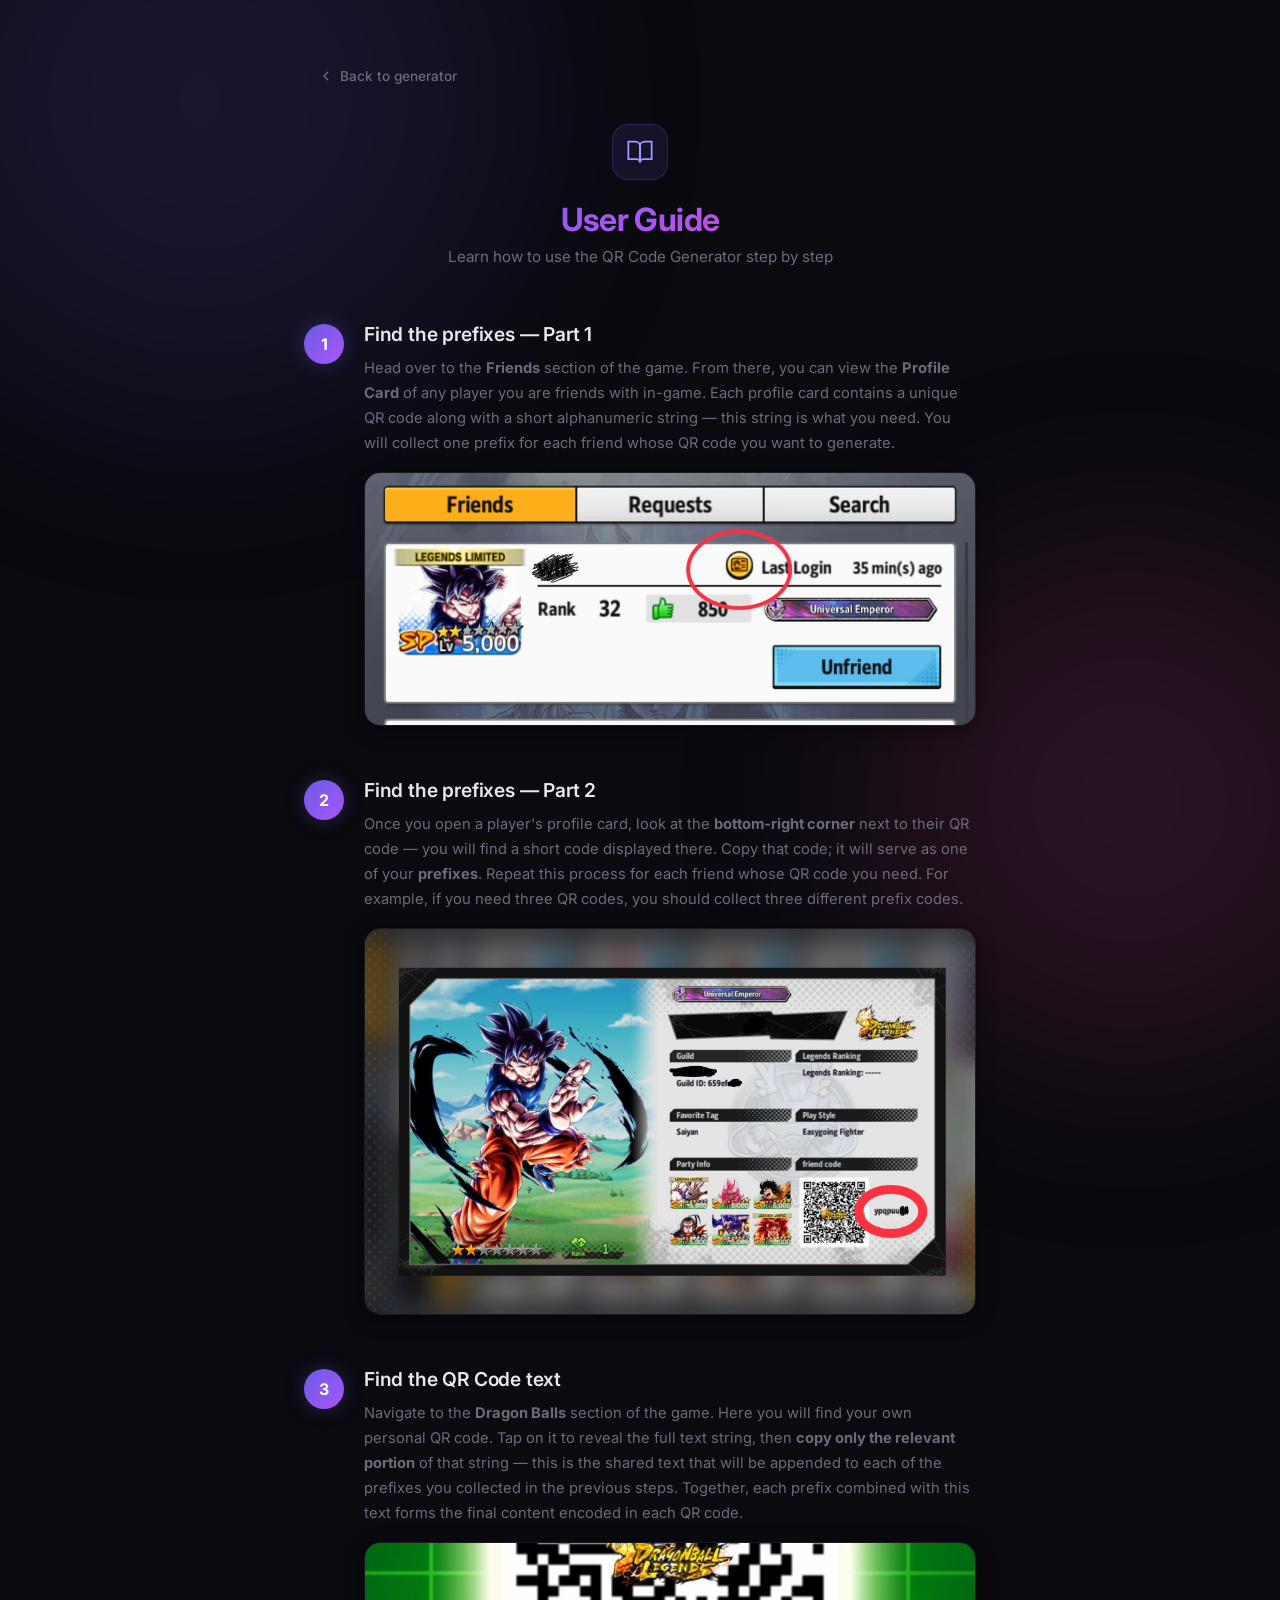
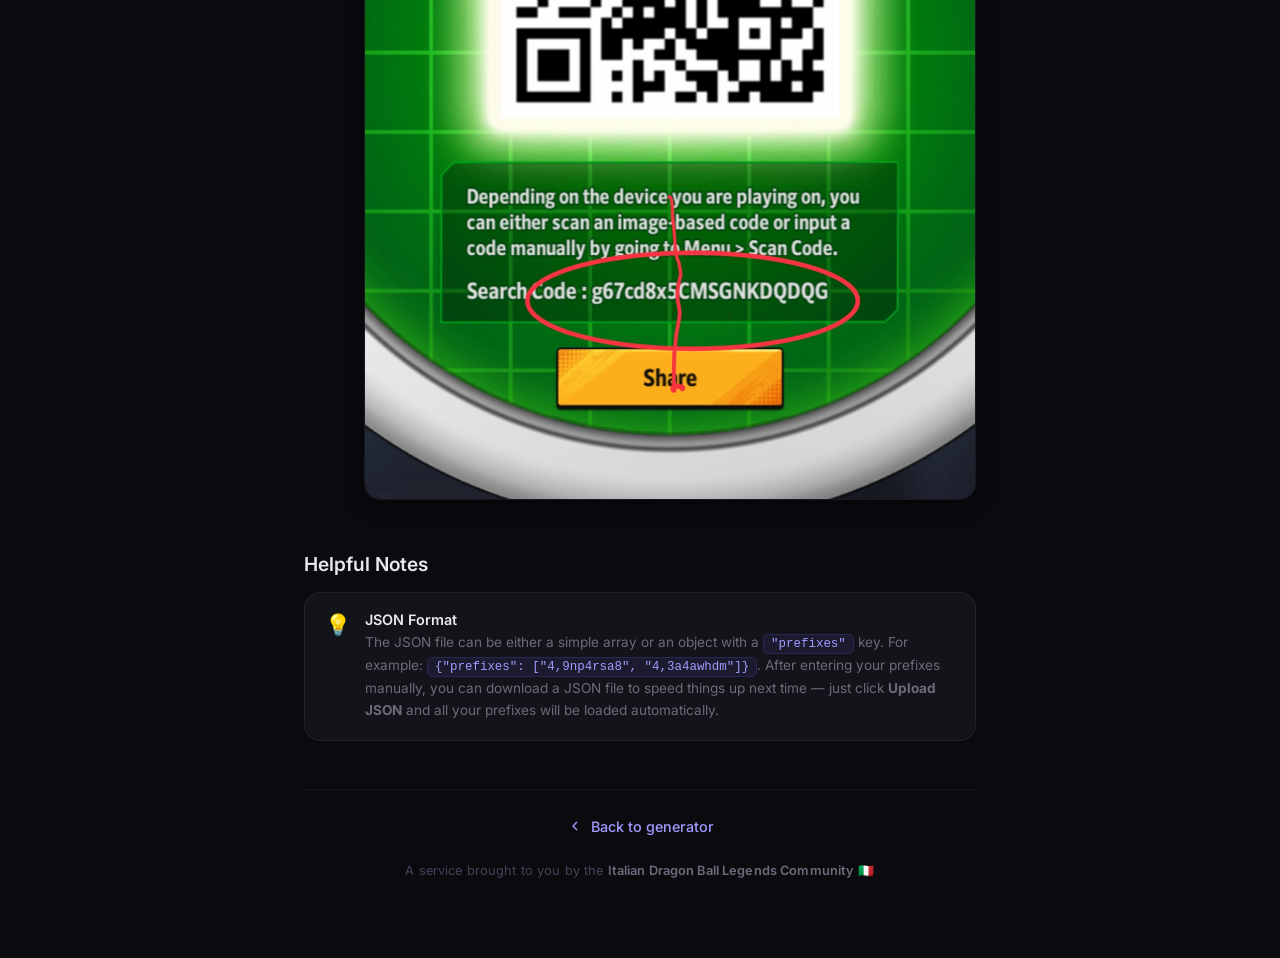
==== guida.html @ 428126d2 "Add files via upload" ====
<!DOCTYPE html>
<html lang="en">

<head>
    <meta charset="UTF-8">
    <meta name="viewport" content="width=device-width, initial-scale=1.0">
    <title>Guide — QR Generator</title>
    <meta name="description" content="Complete guide on how to use the QR Code Generator step by step">
    <link rel="preconnect" href="https://fonts.googleapis.com">
    <link rel="preconnect" href="https://fonts.gstatic.com" crossorigin>
    <link href="https://fonts.googleapis.com/css2?family=Inter:wght@300;400;500;600;700&display=swap" rel="stylesheet">
    <link rel="stylesheet" href="style.css">
    <link rel="stylesheet" href="guida.css">
</head>

<body>
    <div class="bg-glow bg-glow-1"></div>
    <div class="bg-glow bg-glow-2"></div>

    <main class="container guide-container">
        <!-- ── Breadcrumb ────────────────────────────── -->
        <nav class="breadcrumb">
            <a href="index.html" class="breadcrumb-link">
                <svg viewBox="0 0 24 24" fill="none" stroke="currentColor" stroke-width="2">
                    <path d="M15 18l-6-6 6-6" />
                </svg>
                Back to generator
            </a>
        </nav>

        <!-- ── Header ────────────────────────────────── -->
        <header class="guide-header">
            <div class="guide-icon">
                <svg viewBox="0 0 24 24" fill="none" stroke="currentColor" stroke-width="1.5">
                    <path d="M2 3h6a4 4 0 0 1 4 4v14a3 3 0 0 0-3-3H2z" />
                    <path d="M22 3h-6a4 4 0 0 0-4 4v14a3 3 0 0 1 3-3h7z" />
                </svg>
            </div>
            <h1>User Guide</h1>
            <p class="guide-subtitle">Learn how to use the QR Code Generator step by step</p>
        </header>

        <!-- ══════════════════════════════════════════ -->
        <!-- ── STEP 1 ────────────────────────────────── -->
        <!-- ══════════════════════════════════════════ -->
        <section class="guide-step">
            <div class="step-number">1</div>
            <div class="step-content">
                <h2>Find the prefixes — Part 1</h2>
                <p>
                    Head over to the <strong>Friends</strong> section of the game. From there, you can view
                    the <strong>Profile Card</strong> of any player you are friends with in-game.
                    Each profile card contains a unique QR code along with a short alphanumeric string — this
                    string is what you need. You will collect one prefix for each friend whose QR code you
                    want to generate.
                </p>
                <img src="img/img1.jpg" alt="Friends section showing profile cards">
            </div>
        </section>

        <!-- ── STEP 2 ────────────────────────────────── -->
        <section class="guide-step">
            <div class="step-number">2</div>
            <div class="step-content">
                <h2>Find the prefixes — Part 2</h2>
                <p>
                    Once you open a player's profile card, look at the <strong>bottom-right corner</strong>
                    next to their QR code — you will find a short code displayed there. Copy that code;
                    it will serve as one of your <strong>prefixes</strong>.
                    Repeat this process for each friend whose QR code you need. For example, if you need
                    three QR codes, you should collect three different prefix codes.
                </p>
                <img src="img/img2.jpg" alt="Profile card with prefix code highlighted">
            </div>
        </section>

        <!-- ── STEP 3 ────────────────────────────────── -->
        <section class="guide-step">
            <div class="step-number">3</div>
            <div class="step-content">
                <h2>Find the QR Code text</h2>
                <p>
                    Navigate to the <strong>Dragon Balls</strong> section of the game. Here you will find
                    your own personal QR code. Tap on it to reveal the full text string, then
                    <strong>copy only the relevant portion</strong> of that string — this is the shared
                    text that will be appended to each of the prefixes you collected in the previous steps.
                    Together, each prefix combined with this text forms the final content encoded in each QR code.
                </p>
                <img src="img/img3.jpg" alt="Dragon Balls section with QR code text">
            </div>
        </section>

        <!-- ── Helpful Notes ─────────────────────────── -->
        <section class="guide-notes">
            <h2>Helpful Notes</h2>
            <div class="note-card">
                <div class="note-icon">💡</div>
                <div>
                    <h3>JSON Format</h3>
                    <p>
                        The JSON file can be either a simple array or an object with a <code>"prefixes"</code> key.
                        For example: <code>{"prefixes": ["4,9np4rsa8", "4,3a4awhdm"]}</code>.
                        After entering your prefixes manually, you can download a JSON file to speed things up
                        next time — just click <strong>Upload JSON</strong> and all your prefixes will be loaded
                        automatically.
                    </p>
                </div>
            </div>
        </section>

        <!-- ── Footer ────────────────────────────────── -->
        <footer class="guide-footer">
            <a href="index.html" class="back-to-generator">
                <svg viewBox="0 0 24 24" fill="none" stroke="currentColor" stroke-width="2">
                    <path d="M15 18l-6-6 6-6" />
                </svg>
                Back to generator
            </a>
            <p class="community-credit">A service brought to you by the <strong>Italian Dragon Ball Legends Community</strong> 🇮🇹</p>
        </footer>
    </main>
</body>

</html>
---- style.css ----
/* ── Reset & Base ──────────────────────────────────── */
*, *::before, *::after {
    margin: 0;
    padding: 0;
    box-sizing: border-box;
}

:root {
    --bg: #0a0a0f;
    --surface: #13131a;
    --surface-hover: #1a1a24;
    --border: rgba(255, 255, 255, 0.06);
    --border-hover: rgba(255, 255, 255, 0.12);
    --text: #e8e8ed;
    --text-muted: #6b6b7b;
    --text-dim: #44445a;
    --accent: #6c5ce7;
    --accent-light: #a29bfe;
    --accent-glow: rgba(108, 92, 231, 0.3);
    --gradient-1: #6c5ce7;
    --gradient-2: #a855f7;
    --gradient-3: #ec4899;
    --radius-sm: 8px;
    --radius-md: 12px;
    --radius-lg: 16px;
    --radius-xl: 20px;
    --shadow-sm: 0 1px 3px rgba(0, 0, 0, 0.3);
    --shadow-md: 0 4px 20px rgba(0, 0, 0, 0.4);
    --shadow-lg: 0 8px 40px rgba(0, 0, 0, 0.5);
    --transition: 0.25s cubic-bezier(0.4, 0, 0.2, 1);
}

html {
    font-size: 16px;
    -webkit-font-smoothing: antialiased;
    -moz-osx-font-smoothing: grayscale;
}

body {
    font-family: 'Inter', -apple-system, BlinkMacSystemFont, sans-serif;
    background-color: var(--bg);
    color: var(--text);
    min-height: 100vh;
    overflow-x: hidden;
    position: relative;
}

/* ── Background Glows ─────────────────────────────── */
.bg-glow {
    position: fixed;
    border-radius: 50%;
    filter: blur(120px);
    opacity: 0.15;
    pointer-events: none;
    z-index: 0;
}

.bg-glow-1 {
    width: 600px;
    height: 600px;
    background: var(--gradient-1);
    top: -200px;
    left: -100px;
    animation: float-1 18s ease-in-out infinite;
}

.bg-glow-2 {
    width: 500px;
    height: 500px;
    background: var(--gradient-3);
    bottom: -150px;
    right: -100px;
    animation: float-2 22s ease-in-out infinite;
}

@keyframes float-1 {
    0%, 100% { transform: translate(0, 0); }
    33% { transform: translate(60px, 40px); }
    66% { transform: translate(-30px, 70px); }
}

@keyframes float-2 {
    0%, 100% { transform: translate(0, 0); }
    33% { transform: translate(-50px, -30px); }
    66% { transform: translate(40px, -60px); }
}

/* ── Container ────────────────────────────────────── */
.container {
    position: relative;
    z-index: 1;
    max-width: 900px;
    margin: 0 auto;
    padding: 60px 24px 80px;
}

/* ── Header ───────────────────────────────────────── */
.header {
    text-align: center;
    margin-bottom: 48px;
    animation: fadeUp 0.6s ease-out;
}

.logo {
    display: flex;
    align-items: center;
    justify-content: center;
    gap: 14px;
    margin-bottom: 12px;
}

.logo-icon {
    width: 36px;
    height: 36px;
    color: var(--accent-light);
    filter: drop-shadow(0 0 8px var(--accent-glow));
}

.header h1 {
    font-size: 2rem;
    font-weight: 700;
    background: linear-gradient(135deg, var(--gradient-1), var(--gradient-2), var(--gradient-3));
    -webkit-background-clip: text;
    -webkit-text-fill-color: transparent;
    background-clip: text;
    letter-spacing: -0.02em;
}

.subtitle {
    color: var(--text-muted);
    font-size: 0.95rem;
    font-weight: 400;
    letter-spacing: 0.01em;
}

.guide-link {
    display: inline-flex;
    align-items: center;
    gap: 7px;
    margin-top: 14px;
    padding: 8px 18px;
    color: var(--accent-light);
    text-decoration: none;
    font-size: 0.85rem;
    font-weight: 500;
    border: 1px solid rgba(108, 92, 231, 0.25);
    border-radius: 20px;
    background: rgba(108, 92, 231, 0.08);
    transition: all var(--transition);
}

.guide-link:hover {
    background: rgba(108, 92, 231, 0.18);
    border-color: rgba(108, 92, 231, 0.4);
    transform: translateY(-1px);
}

.guide-link svg {
    width: 15px;
    height: 15px;
}

/* ── Prefix Section ──────────────────────────────── */
.prefix-section {
    margin-bottom: 32px;
    animation: fadeUp 0.6s ease-out 0.08s both;
}

.prefix-header {
    display: flex;
    align-items: center;
    justify-content: space-between;
    margin-bottom: 12px;
    flex-wrap: wrap;
    gap: 10px;
}

.prefix-title-row {
    display: flex;
    align-items: center;
    gap: 10px;
}

.prefix-badge {
    display: inline-block;
    padding: 3px 10px;
    font-size: 0.7rem;
    font-weight: 600;
    border-radius: 20px;
    background: var(--surface);
    color: var(--text-dim);
    border: 1px solid var(--border);
    transition: all var(--transition);
}

.prefix-badge.active {
    background: rgba(108, 92, 231, 0.15);
    color: var(--accent-light);
    border-color: rgba(108, 92, 231, 0.3);
}

.prefix-actions {
    display: flex;
    gap: 8px;
}

.icon-btn {
    display: flex;
    align-items: center;
    gap: 6px;
    padding: 8px 14px;
    background: var(--surface);
    border: 1px solid var(--border);
    border-radius: var(--radius-md);
    color: var(--text-muted);
    font-family: inherit;
    font-size: 0.78rem;
    font-weight: 500;
    cursor: pointer;
    transition: all var(--transition);
}

.icon-btn:hover {
    background: var(--surface-hover);
    border-color: var(--border-hover);
    color: var(--text);
}

.icon-btn:disabled {
    opacity: 0.35;
    cursor: not-allowed;
}

.icon-btn:disabled:hover {
    background: var(--surface);
    border-color: var(--border);
    color: var(--text-muted);
}

.icon-btn svg {
    width: 15px;
    height: 15px;
    flex-shrink: 0;
}

.prefix-input-area {
    background: var(--surface);
    border: 1px solid var(--border);
    border-radius: var(--radius-lg);
    padding: 14px;
    transition: border-color var(--transition), box-shadow var(--transition);
}

.prefix-input-area:focus-within {
    border-color: var(--accent);
    box-shadow: 0 0 0 3px var(--accent-glow);
}

.prefix-list {
    display: flex;
    flex-wrap: wrap;
    gap: 8px;
    min-height: 0;
}

.prefix-list:not(:empty) {
    margin-bottom: 12px;
}

.prefix-chip {
    display: flex;
    align-items: center;
    gap: 6px;
    padding: 6px 8px 6px 12px;
    background: rgba(108, 92, 231, 0.12);
    border: 1px solid rgba(108, 92, 231, 0.25);
    border-radius: 20px;
    font-size: 0.82rem;
    color: var(--accent-light);
    animation: popIn 0.2s ease-out;
}

.prefix-chip-text {
    font-family: 'SF Mono', 'Fira Code', 'Courier New', monospace;
    font-size: 0.78rem;
    letter-spacing: 0.02em;
}

.prefix-chip-remove {
    display: flex;
    align-items: center;
    justify-content: center;
    width: 20px;
    height: 20px;
    background: transparent;
    border: none;
    border-radius: 50%;
    color: var(--accent-light);
    cursor: pointer;
    padding: 0;
    transition: all var(--transition);
}

.prefix-chip-remove:hover {
    background: rgba(236, 72, 153, 0.25);
    color: #ec4899;
}

.prefix-chip-remove svg {
    width: 12px;
    height: 12px;
}

.add-prefix-row {
    display: flex;
    gap: 0;
    border-top: 1px solid var(--border);
    padding-top: 10px;
}

.add-prefix-row input {
    flex: 1;
    background: transparent;
    border: none;
    outline: none;
    padding: 8px 4px;
    font-size: 0.9rem;
    font-family: inherit;
    color: var(--text);
    min-width: 0;
}

.add-prefix-row input::placeholder {
    color: var(--text-dim);
}

#add-prefix-btn {
    display: flex;
    align-items: center;
    justify-content: center;
    width: 34px;
    height: 34px;
    background: rgba(108, 92, 231, 0.15);
    border: 1px solid rgba(108, 92, 231, 0.3);
    border-radius: var(--radius-sm);
    color: var(--accent-light);
    cursor: pointer;
    transition: all var(--transition);
    flex-shrink: 0;
}

#add-prefix-btn:hover {
    background: rgba(108, 92, 231, 0.3);
}

#add-prefix-btn svg {
    width: 16px;
    height: 16px;
}

.empty-state {
    grid-column: 1 / -1;
    text-align: center;
    color: var(--text-dim);
    font-size: 0.9rem;
    padding: 40px 20px;
}

/* ── Input Section ────────────────────────────────── */
.input-section {
    margin-bottom: 48px;
    animation: fadeUp 0.6s ease-out 0.1s both;
}

.input-label {
    display: block;
    font-size: 0.8rem;
    font-weight: 500;
    color: var(--text-muted);
    text-transform: uppercase;
    letter-spacing: 0.08em;
    margin-bottom: 10px;
}

.input-wrapper {
    display: flex;
    gap: 0;
    background: var(--surface);
    border: 1px solid var(--border);
    border-radius: var(--radius-lg);
    overflow: hidden;
    transition: border-color var(--transition), box-shadow var(--transition);
}

.input-wrapper:focus-within {
    border-color: var(--accent);
    box-shadow: 0 0 0 3px var(--accent-glow), var(--shadow-md);
}

.input-wrapper input {
    flex: 1;
    background: transparent;
    border: none;
    outline: none;
    padding: 16px 20px;
    font-size: 1rem;
    font-family: inherit;
    color: var(--text);
    min-width: 0;
}

.input-wrapper input::placeholder {
    color: var(--text-dim);
}

#generate-btn {
    display: flex;
    align-items: center;
    gap: 8px;
    padding: 16px 28px;
    background: linear-gradient(135deg, var(--gradient-1), var(--gradient-2));
    color: white;
    border: none;
    font-family: inherit;
    font-size: 0.9rem;
    font-weight: 600;
    cursor: pointer;
    transition: opacity var(--transition), transform var(--transition);
    white-space: nowrap;
}

#generate-btn:hover {
    opacity: 0.9;
    transform: scale(1.02);
}

#generate-btn:active {
    transform: scale(0.98);
}

.btn-icon {
    width: 18px;
    height: 18px;
}

/* ── QR Section ───────────────────────────────────── */
.qr-section {
    animation: fadeUp 0.6s ease-out 0.2s both;
}

.qr-grid {
    display: grid;
    grid-template-columns: repeat(3, 1fr);
    gap: 20px;
    margin-bottom: 32px;
}

.qr-card {
    background: var(--surface);
    border: 1px solid var(--border);
    border-radius: var(--radius-xl);
    padding: 24px;
    text-align: center;
    transition: border-color var(--transition), transform var(--transition), box-shadow var(--transition);
}

.qr-card:hover {
    border-color: var(--border-hover);
    transform: translateY(-2px);
    box-shadow: var(--shadow-md);
}

.qr-card.active {
    border-color: rgba(108, 92, 231, 0.3);
    box-shadow: 0 0 30px rgba(108, 92, 231, 0.08);
}

.qr-card-inner {
    aspect-ratio: 1;
    display: flex;
    align-items: center;
    justify-content: center;
    margin-bottom: 14px;
    position: relative;
    overflow: hidden;
    border-radius: var(--radius-md);
}

.qr-placeholder {
    display: flex;
    flex-direction: column;
    align-items: center;
    gap: 10px;
    color: var(--text-dim);
}

.qr-placeholder svg {
    width: 40px;
    height: 40px;
    opacity: 0.5;
}

.qr-placeholder span {
    font-size: 0.8rem;
    font-weight: 500;
}

/* ── QR Wrapper (generated by QRCode.js) ──────────── */
.qr-wrapper {
    width: 100%;
    height: 100%;
    display: flex;
    align-items: center;
    justify-content: center;
    background: #000000;
    border-radius: var(--radius-sm);
    overflow: hidden;
    filter: invert(1);
}

.qr-wrapper img {
    width: 100% !important;
    height: 100% !important;
    image-rendering: pixelated;
    display: block !important;
}

.qr-wrapper canvas {
    display: none !important;
}

.qr-label {
    font-size: 0.72rem;
    color: var(--text-dim);
    font-family: 'SF Mono', 'Fira Code', monospace;
    letter-spacing: 0.02em;
    white-space: nowrap;
    overflow: hidden;
    text-overflow: ellipsis;
    max-width: 100%;
}

/* ── Actions ──────────────────────────────────────── */
.actions {
    display: flex;
    justify-content: center;
}

.actions.hidden {
    display: none;
}

.action-btn {
    display: flex;
    align-items: center;
    gap: 10px;
    padding: 14px 28px;
    background: var(--surface);
    border: 1px solid var(--border);
    border-radius: var(--radius-lg);
    color: var(--text);
    font-family: inherit;
    font-size: 0.9rem;
    font-weight: 500;
    cursor: pointer;
    transition: all var(--transition);
}

.action-btn:hover {
    background: var(--surface-hover);
    border-color: var(--border-hover);
    transform: translateY(-1px);
    box-shadow: var(--shadow-sm);
}

.action-btn:active {
    transform: translateY(0);
}

.action-btn svg {
    width: 18px;
    height: 18px;
}

/* ── Animations ───────────────────────────────────── */
@keyframes fadeUp {
    from {
        opacity: 0;
        transform: translateY(16px);
    }
    to {
        opacity: 1;
        transform: translateY(0);
    }
}

@keyframes popIn {
    from {
        opacity: 0;
        transform: scale(0.8);
    }
    to {
        opacity: 1;
        transform: scale(1);
    }
}

.qr-wrapper.pop-in {
    animation: popIn 0.35s cubic-bezier(0.34, 1.56, 0.64, 1) forwards;
}

/* ── Responsive ───────────────────────────────────── */
@media (max-width: 680px) {
    .container {
        padding: 40px 16px 60px;
    }

    .header h1 {
        font-size: 1.6rem;
    }

    .qr-grid {
        grid-template-columns: 1fr;
        max-width: 320px;
        margin-left: auto;
        margin-right: auto;
        gap: 16px;
    }

    .input-wrapper {
        flex-direction: column;
        border-radius: var(--radius-md);
    }

    #generate-btn {
        justify-content: center;
        border-radius: 0;
    }
}

@media (max-width: 480px) {
    .header h1 {
        font-size: 1.35rem;
    }
    .logo-icon {
        width: 28px;
        height: 28px;
    }
}

/* ── Site Footer ─────────────────────────────────── */
.site-footer {
    margin-top: 56px;
    padding-top: 24px;
    border-top: 1px solid var(--border);
    text-align: center;
    animation: fadeUp 0.6s ease-out 0.3s both;
}

.site-footer p,
.community-credit {
    color: var(--text-dim);
    font-size: 0.8rem;
    letter-spacing: 0.01em;
}

.site-footer strong,
.community-credit strong {
    color: var(--text-muted);
    font-weight: 600;
}
---- guida.css ----
/* ── Guide Page Styles ────────────────────────────── */

.guide-container {
    max-width: 720px;
}

/* ── Breadcrumb ──────────────────────────────────── */
.breadcrumb {
    margin-bottom: 32px;
    animation: fadeUp 0.4s ease-out;
}

.breadcrumb-link {
    display: inline-flex;
    align-items: center;
    gap: 6px;
    color: var(--text-muted);
    text-decoration: none;
    font-size: 0.85rem;
    font-weight: 500;
    padding: 8px 14px;
    border-radius: var(--radius-md);
    transition: all var(--transition);
}

.breadcrumb-link:hover {
    color: var(--accent-light);
    background: rgba(108, 92, 231, 0.08);
}

.breadcrumb-link svg {
    width: 16px;
    height: 16px;
}

/* ── Guide Header ────────────────────────────────── */
.guide-header {
    text-align: center;
    margin-bottom: 56px;
    animation: fadeUp 0.5s ease-out 0.05s both;
}

.guide-icon {
    display: inline-flex;
    align-items: center;
    justify-content: center;
    width: 56px;
    height: 56px;
    background: rgba(108, 92, 231, 0.12);
    border: 1px solid rgba(108, 92, 231, 0.25);
    border-radius: var(--radius-lg);
    color: var(--accent-light);
    margin-bottom: 20px;
}

.guide-icon svg {
    width: 28px;
    height: 28px;
}

.guide-header h1 {
    font-size: 2rem;
    font-weight: 700;
    background: linear-gradient(135deg, var(--gradient-1), var(--gradient-2), var(--gradient-3));
    -webkit-background-clip: text;
    -webkit-text-fill-color: transparent;
    background-clip: text;
    letter-spacing: -0.02em;
    margin-bottom: 8px;
}

.guide-subtitle {
    color: var(--text-muted);
    font-size: 0.95rem;
}

/* ── Guide Steps ─────────────────────────────────── */
.guide-step {
    display: flex;
    gap: 20px;
    margin-bottom: 48px;
    animation: fadeUp 0.5s ease-out both;
}

.guide-step:nth-child(3) { animation-delay: 0.1s; }
.guide-step:nth-child(4) { animation-delay: 0.15s; }
.guide-step:nth-child(5) { animation-delay: 0.2s; }
.guide-step:nth-child(6) { animation-delay: 0.25s; }
.guide-step:nth-child(7) { animation-delay: 0.3s; }

.step-number {
    flex-shrink: 0;
    width: 40px;
    height: 40px;
    display: flex;
    align-items: center;
    justify-content: center;
    background: linear-gradient(135deg, var(--gradient-1), var(--gradient-2));
    color: white;
    font-size: 1rem;
    font-weight: 700;
    border-radius: 50%;
    margin-top: 2px;
    box-shadow: 0 0 20px var(--accent-glow);
}

.step-content {
    flex: 1;
    min-width: 0;
}

.step-content h2 {
    font-size: 1.2rem;
    font-weight: 600;
    color: var(--text);
    margin-bottom: 10px;
    letter-spacing: -0.01em;
}

.step-content p {
    color: var(--text-muted);
    font-size: 0.92rem;
    line-height: 1.7;
    margin-bottom: 16px;
}

.step-content code {
    display: inline;
    padding: 2px 7px;
    background: rgba(108, 92, 231, 0.1);
    border: 1px solid rgba(108, 92, 231, 0.2);
    border-radius: 5px;
    font-family: 'SF Mono', 'Fira Code', 'Courier New', monospace;
    font-size: 0.82rem;
    color: var(--accent-light);
}

/* ── Image Placeholder ───────────────────────────── */
.step-image-placeholder {
    display: flex;
    flex-direction: column;
    align-items: center;
    justify-content: center;
    gap: 12px;
    padding: 48px 24px;
    background: var(--surface);
    border: 2px dashed var(--border);
    border-radius: var(--radius-lg);
    color: var(--text-dim);
    transition: border-color var(--transition);
}

.step-image-placeholder:hover {
    border-color: var(--border-hover);
}

.step-image-placeholder svg {
    width: 36px;
    height: 36px;
    opacity: 0.4;
}

.step-image-placeholder span {
    font-size: 0.8rem;
    font-weight: 500;
}

/* Quando l'utente inserisce un'immagine reale */
.step-image-placeholder img,
.step-content img {
    width: 100%;
    border-radius: var(--radius-lg);
    border: 1px solid var(--border);
    box-shadow: var(--shadow-md);
}

/* ── Notes Section ───────────────────────────────── */
.guide-notes {
    margin-top: 16px;
    margin-bottom: 48px;
    animation: fadeUp 0.5s ease-out 0.35s both;
}

.guide-notes h2 {
    font-size: 1.2rem;
    font-weight: 600;
    color: var(--text);
    margin-bottom: 16px;
}

.note-card {
    display: flex;
    gap: 14px;
    padding: 18px 20px;
    background: var(--surface);
    border: 1px solid var(--border);
    border-radius: var(--radius-lg);
    margin-bottom: 12px;
    transition: border-color var(--transition);
}

.note-card:hover {
    border-color: var(--border-hover);
}

.note-icon {
    font-size: 1.3rem;
    flex-shrink: 0;
    margin-top: 1px;
}

.note-card h3 {
    font-size: 0.9rem;
    font-weight: 600;
    color: var(--text);
    margin-bottom: 4px;
}

.note-card p {
    color: var(--text-muted);
    font-size: 0.85rem;
    line-height: 1.6;
}

.note-card code {
    display: inline;
    padding: 2px 7px;
    background: rgba(108, 92, 231, 0.1);
    border: 1px solid rgba(108, 92, 231, 0.2);
    border-radius: 5px;
    font-family: 'SF Mono', 'Fira Code', 'Courier New', monospace;
    font-size: 0.78rem;
    color: var(--accent-light);
}

/* ── Footer ──────────────────────────────────────── */
.guide-footer {
    text-align: center;
    padding-top: 16px;
    border-top: 1px solid var(--border);
    animation: fadeUp 0.5s ease-out 0.4s both;
}

.back-to-generator {
    display: inline-flex;
    align-items: center;
    gap: 8px;
    padding: 12px 24px;
    color: var(--accent-light);
    text-decoration: none;
    font-size: 0.9rem;
    font-weight: 500;
    border-radius: var(--radius-md);
    transition: all var(--transition);
}

.back-to-generator:hover {
    background: rgba(108, 92, 231, 0.1);
}

.back-to-generator svg {
    width: 16px;
    height: 16px;
}

.guide-footer .community-credit {
    margin-top: 16px;
}

/* ── Responsive ──────────────────────────────────── */
@media (max-width: 600px) {
    .guide-step {
        flex-direction: column;
        gap: 12px;
    }

    .step-number {
        width: 32px;
        height: 32px;
        font-size: 0.85rem;
    }

    .guide-header h1 {
        font-size: 1.5rem;
    }

    .step-image-placeholder {
        padding: 32px 16px;
    }
}
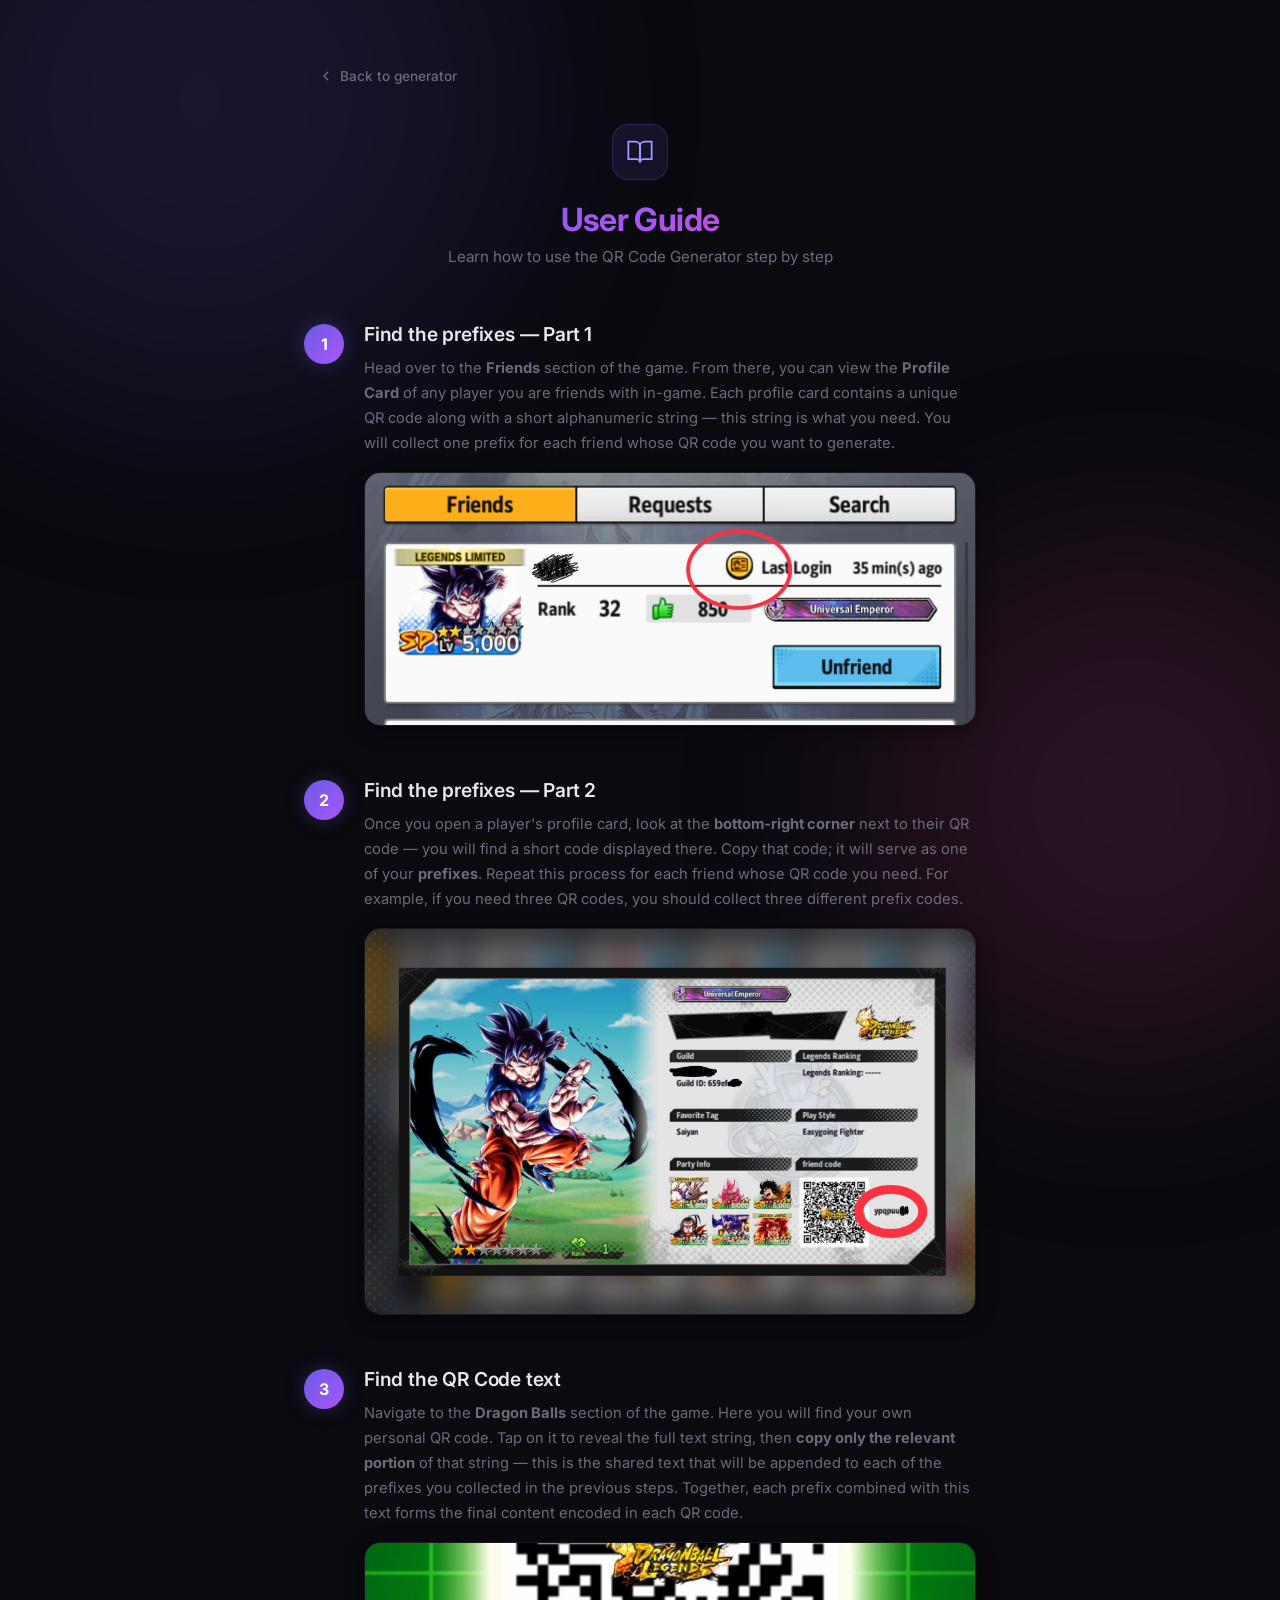
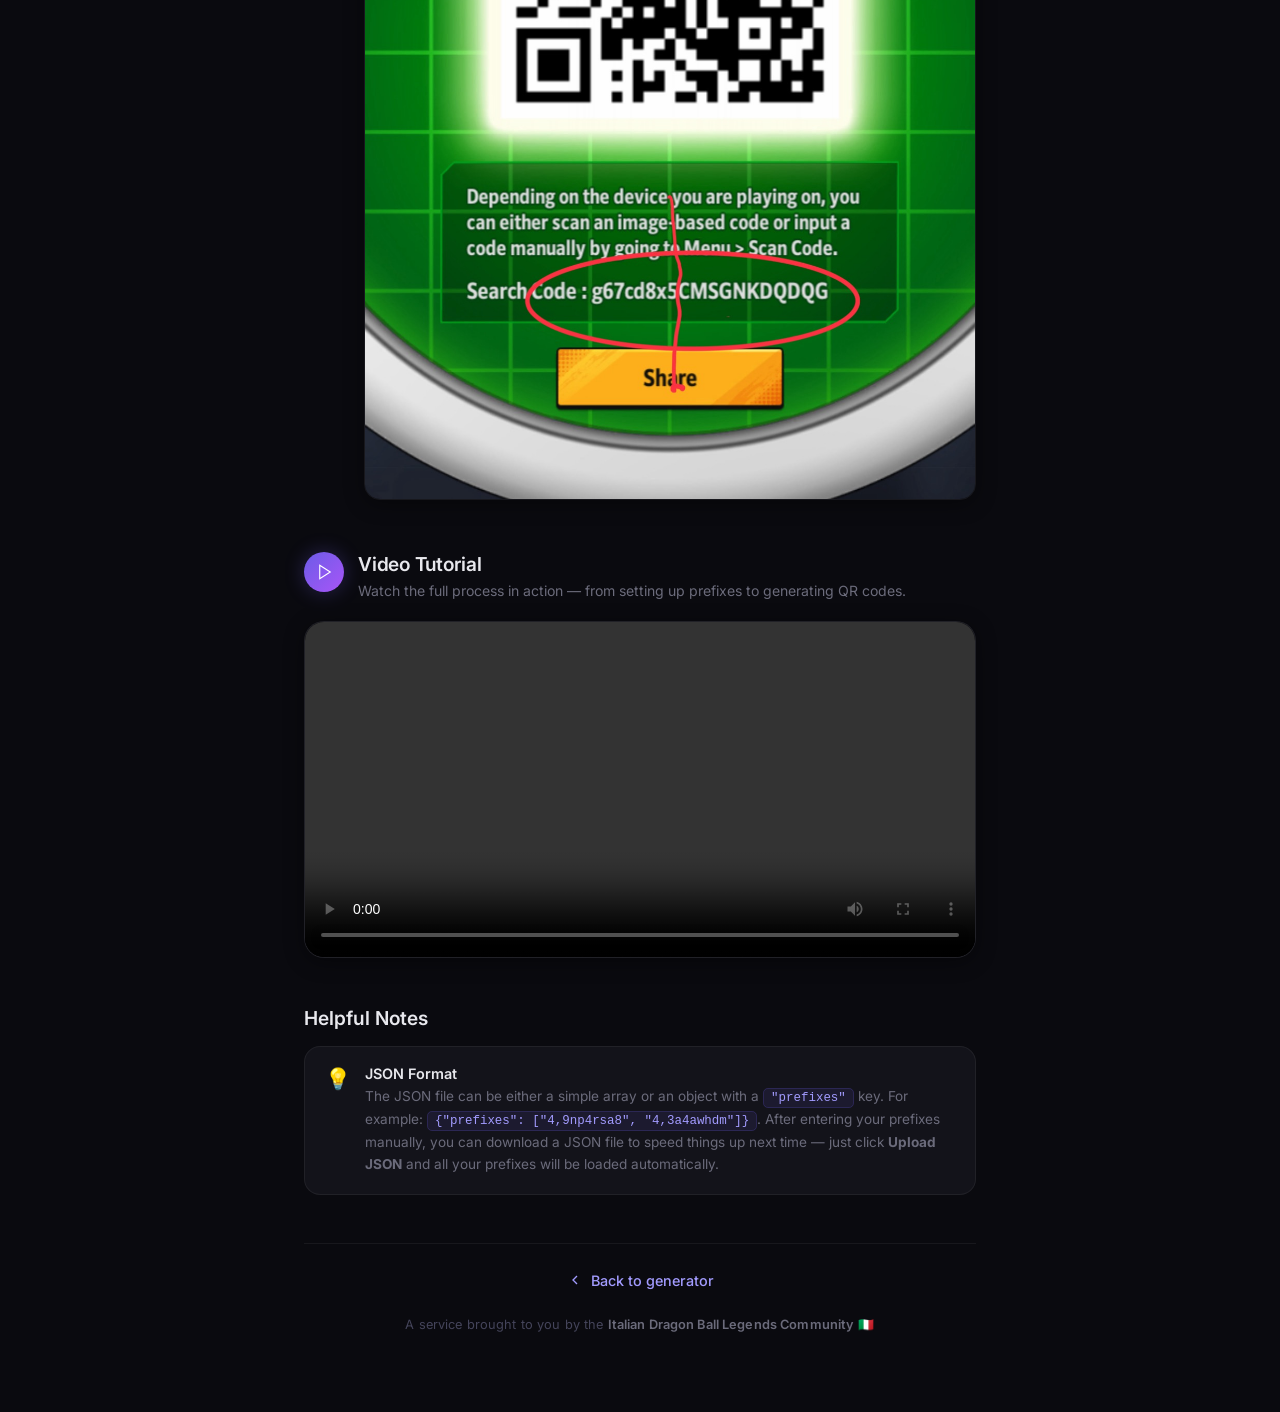
==== commit 8a969d6b: "Add files via upload" ====
--- a/guida.html
+++ b/guida.html
@@ -90,6 +90,27 @@
             </div>
         </section>
 
+        <!-- ── Video Tutorial ────────────────────────── -->
+        <section class="guide-video">
+            <div class="video-header">
+                <div class="video-icon">
+                    <svg viewBox="0 0 24 24" fill="none" stroke="currentColor" stroke-width="1.5">
+                        <polygon points="5 3 19 12 5 21 5 3"/>
+                    </svg>
+                </div>
+                <div>
+                    <h2>Video Tutorial</h2>
+                    <p class="video-subtitle">Watch the full process in action — from setting up prefixes to generating QR codes.</p>
+                </div>
+            </div>
+            <div class="video-wrapper">
+                <video controls playsinline preload="metadata">
+                    <source src="video/video1.mov" type="video/mp4">
+                    Your browser does not support the video tag.
+                </video>
+            </div>
+        </section>
+
         <!-- ── Helpful Notes ─────────────────────────── -->
         <section class="guide-notes">
             <h2>Helpful Notes</h2>
--- a/guida.css
+++ b/guida.css
@@ -174,6 +174,68 @@
     box-shadow: var(--shadow-md);
 }
 
+/* ── Video Tutorial ─────────────────────────────── */
+.guide-video {
+    margin-bottom: 48px;
+    animation: fadeUp 0.5s ease-out 0.3s both;
+}
+
+.video-header {
+    display: flex;
+    align-items: flex-start;
+    gap: 14px;
+    margin-bottom: 20px;
+}
+
+.video-icon {
+    flex-shrink: 0;
+    width: 40px;
+    height: 40px;
+    display: flex;
+    align-items: center;
+    justify-content: center;
+    background: linear-gradient(135deg, var(--gradient-1), var(--gradient-2));
+    color: white;
+    border-radius: 50%;
+    box-shadow: 0 0 20px var(--accent-glow);
+}
+
+.video-icon svg {
+    width: 18px;
+    height: 18px;
+    margin-left: 2px;
+}
+
+.video-header h2 {
+    font-size: 1.2rem;
+    font-weight: 600;
+    color: var(--text);
+    margin-bottom: 4px;
+    letter-spacing: -0.01em;
+}
+
+.video-subtitle {
+    color: var(--text-muted);
+    font-size: 0.88rem;
+    line-height: 1.5;
+}
+
+.video-wrapper {
+    background: var(--surface);
+    border: 1px solid var(--border);
+    border-radius: var(--radius-xl);
+    overflow: hidden;
+    box-shadow: var(--shadow-md);
+}
+
+.video-wrapper video {
+    display: block;
+    width: 100%;
+    max-height: 480px;
+    object-fit: contain;
+    background: #000;
+}
+
 /* ── Notes Section ───────────────────────────────── */
 .guide-notes {
     margin-top: 16px;
